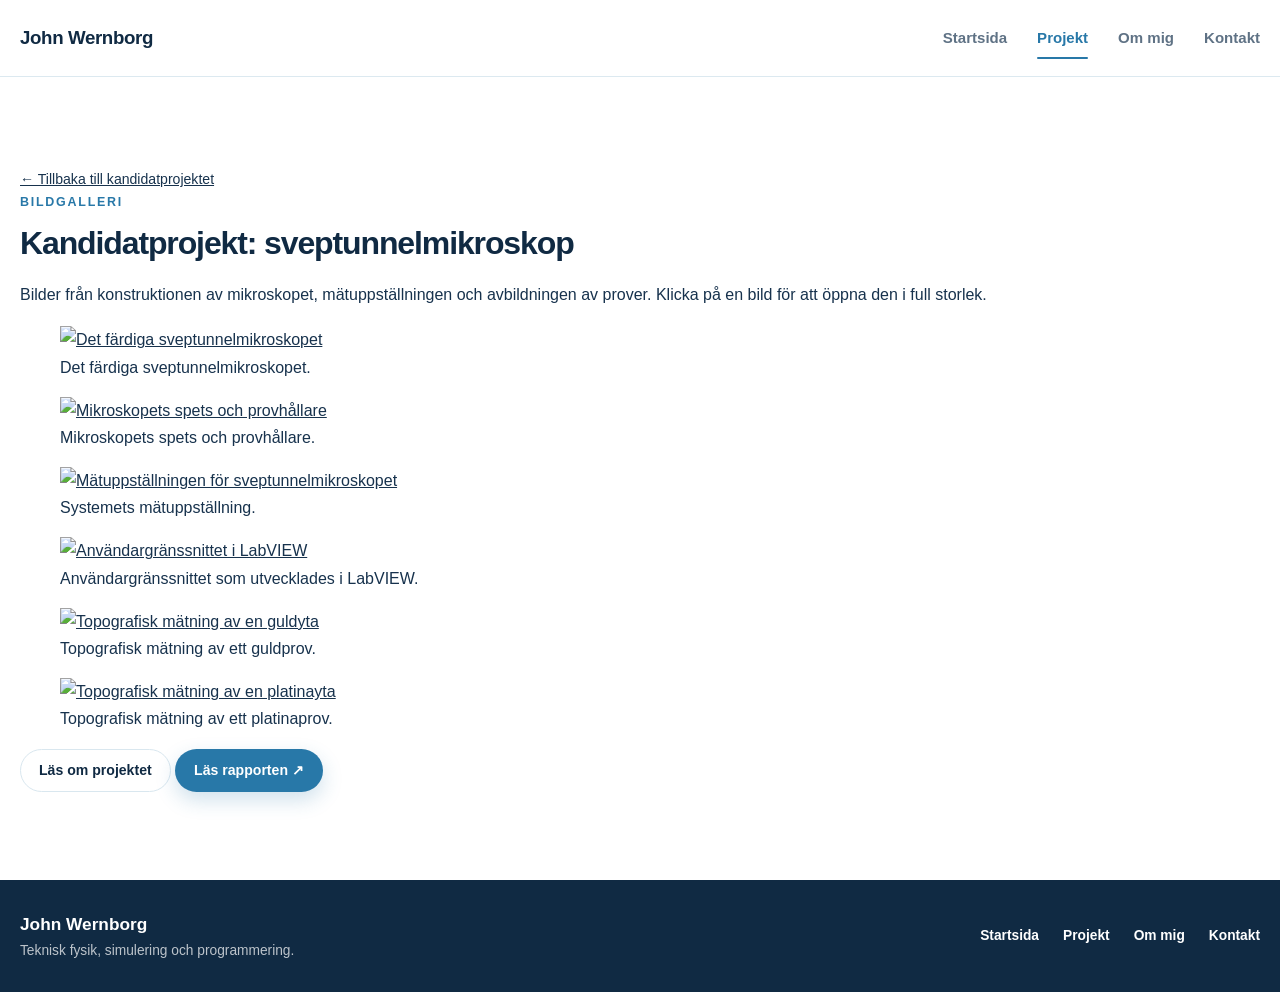
==== bilder-kandidatprojekt.html @ 90bea738 "Add bilder-kandidatprojekt.html for project gallery This HTML file contains a gallery for images rel" ====
<!DOCTYPE html>
<html lang="sv">
<head>
    <meta charset="UTF-8">
    <meta name="viewport" content="width=device-width, initial-scale=1.0">

    <meta
        name="description"
        content="Bilder från konstruktionen och användningen av ett sveptunnelmikroskop."
    >

    <title>Bilder från kandidatprojektet | John Wernborg</title>

    <link rel="stylesheet" href="styles.css?v=7">
</head>

<body>
    <header class="site-header">
        <div class="header-container">
            <a class="site-logo" href="index.html">
                John Wernborg
            </a>

            <nav class="main-navigation" aria-label="Huvudmeny">
                <a href="index.html">Startsida</a>
                <a class="active" href="projekt.html">Projekt</a>
                <a href="om-mig.html">Om mig</a>
                <a href="kontakt.html">Kontakt</a>
            </nav>
        </div>
    </header>

    <main>
        <section class="gallery-page">
            <div class="section-container">
                <a class="back-link" href="projekt.html#kandidatprojekt">
                    ← Tillbaka till kandidatprojektet
                </a>

                <div class="gallery-page-heading">
                    <p class="eyebrow">Bildgalleri</p>

                    <h1>Kandidatprojekt: sveptunnelmikroskop</h1>

                    <p>
                        Bilder från konstruktionen av mikroskopet,
                        mätuppställningen och avbildningen av prover.
                        Klicka på en bild för att öppna den i full storlek.
                    </p>
                </div>

                <div class="candidate-image-gallery">
                    <!-- Bild 1 -->
                    <figure class="candidate-gallery-item">
                        <a
                            href="assets/images/kandidatprojekt/stm-1.jpg"
                            target="_blank"
                            rel="noopener noreferrer"
                        >
                            <img
                                src="assets/images/kandidatprojekt/stm-1.jpg"
                                alt="Det färdiga sveptunnelmikroskopet"
                                loading="lazy"
                            >
                        </a>

                        <figcaption>
                            Det färdiga sveptunnelmikroskopet.
                        </figcaption>
                    </figure>

                    <!-- Bild 2 -->
                    <figure class="candidate-gallery-item">
                        <a
                            href="assets/images/kandidatprojekt/stm-2.jpg"
                            target="_blank"
                            rel="noopener noreferrer"
                        >
                            <img
                                src="assets/images/kandidatprojekt/stm-2.jpg"
                                alt="Mikroskopets spets och provhållare"
                                loading="lazy"
                            >
                        </a>

                        <figcaption>
                            Mikroskopets spets och provhållare.
                        </figcaption>
                    </figure>

                    <!-- Bild 3 -->
                    <figure class="candidate-gallery-item">
                        <a
                            href="assets/images/kandidatprojekt/stm-3.jpg"
                            target="_blank"
                            rel="noopener noreferrer"
                        >
                            <img
                                src="assets/images/kandidatprojekt/stm-3.jpg"
                                alt="Mätuppställningen för sveptunnelmikroskopet"
                                loading="lazy"
                            >
                        </a>

                        <figcaption>
                            Systemets mätuppställning.
                        </figcaption>
                    </figure>

                    <!-- Bild 4 -->
                    <figure class="candidate-gallery-item">
                        <a
                            href="assets/images/kandidatprojekt/stm-4.jpg"
                            target="_blank"
                            rel="noopener noreferrer"
                        >
                            <img
                                src="assets/images/kandidatprojekt/stm-4.jpg"
                                alt="Användargränssnittet i LabVIEW"
                                loading="lazy"
                            >
                        </a>

                        <figcaption>
                            Användargränssnittet som utvecklades i LabVIEW.
                        </figcaption>
                    </figure>

                    <!-- Bild 5 -->
                    <figure class="candidate-gallery-item">
                        <a
                            href="assets/images/kandidatprojekt/stm-5.jpg"
                            target="_blank"
                            rel="noopener noreferrer"
                        >
                            <img
                                src="assets/images/kandidatprojekt/stm-5.jpg"
                                alt="Topografisk mätning av en guldyta"
                                loading="lazy"
                            >
                        </a>

                        <figcaption>
                            Topografisk mätning av ett guldprov.
                        </figcaption>
                    </figure>

                    <!-- Bild 6 -->
                    <figure class="candidate-gallery-item">
                        <a
                            href="assets/images/kandidatprojekt/stm-6.jpg"
                            target="_blank"
                            rel="noopener noreferrer"
                        >
                            <img
                                src="assets/images/kandidatprojekt/stm-6.jpg"
                                alt="Topografisk mätning av en platinayta"
                                loading="lazy"
                            >
                        </a>

                        <figcaption>
                            Topografisk mätning av ett platinaprov.
                        </figcaption>
                    </figure>
                </div>

                <div class="gallery-page-buttons">
                    <a
                        class="button secondary-button"
                        href="projekt.html#kandidatprojekt"
                    >
                        Läs om projektet
                    </a>

                    <a
                        class="button primary-button"
                        href="DIN-LANK-TILL-KANDIDATRAPPORTEN"
                        target="_blank"
                        rel="noopener noreferrer"
                    >
                        Läs rapporten ↗
                    </a>
                </div>
            </div>
        </section>
    </main>

    <footer class="site-footer">
        <div class="section-container footer-content">
            <div>
                <p class="footer-name">John Wernborg</p>
                <p>Teknisk fysik, simulering och programmering.</p>
            </div>

            <div class="footer-links">
                <a href="index.html">Startsida</a>
                <a href="projekt.html">Projekt</a>
                <a href="om-mig.html">Om mig</a>
                <a href="kontakt.html">Kontakt</a>
            </div>
        </div>
    </footer>
</body>
</html>
---- styles.css ----
/* =========================
   Färger och grundinställningar
   ========================= */

:root {
    --navy: #102a43;
    --navy-light: #174a70;
    --blue: #2878a8;
    --blue-hover: #1d638e;
    --sky: #dff2fb;
    --sky-light: #f3faff;
    --surface: #ffffff;
    --text: #17324d;
    --muted: #5f7285;
    --border: #d9e7ef;
    --shadow: 0 14px 36px rgba(16, 42, 67, 0.11);
    --shadow-hover: 0 20px 46px rgba(16, 42, 67, 0.17);
    --radius-large: 24px;
    --radius-medium: 16px;
    --radius-small: 10px;

    /* Tidigare 1180px */
    --max-width: 1380px;
}

/* =========================
   Återställning
   ========================= */

* {
    box-sizing: border-box;
}

html {
    scroll-behavior: smooth;
}

body {
    margin: 0;
    background: var(--surface);
    color: var(--text);
    font-family:
        Inter,
        "Segoe UI",
        Roboto,
        Helvetica,
        Arial,
        sans-serif;
    font-size: 16px;
    line-height: 1.7;
}

img {
    display: block;
    max-width: 100%;
}

a {
    color: inherit;
}

button,
input,
textarea {
    font: inherit;
}

/* Gör att ankarlänkar inte hamnar under sidhuvudet. */
[id] {
    scroll-margin-top: 110px;
}

/* =========================
   Gemensamma behållare
   ========================= */

.section-container,
.header-container {
    width: min(calc(100% - 40px), var(--max-width));
    margin-inline: auto;
}

.narrow-container {
    width: min(calc(100% - 40px), 820px);
    margin-inline: auto;
}

section {
    padding-block: 88px;
}

/* =========================
   Typografi
   ========================= */

h1,
h2,
h3 {
    margin-top: 0;
    color: var(--navy);
    font-weight: 750;
    line-height: 1.18;
}

h1 {
    margin-bottom: 18px;
    font-size: clamp(1.75rem, 2.5vw, 2.35rem);
    letter-spacing: -0.035em;
}

h2 {
    margin-bottom: 14px;
    font-size: clamp(1.4rem, 2vw, 1.85rem);
    letter-spacing: -0.02em;
}

h3 {
    margin-bottom: 10px;
    font-size: 1.1rem;
}

p {
    margin-top: 0;
    margin-bottom: 18px;
}

.eyebrow {
    margin-bottom: 12px;
    color: var(--blue);
    font-size: 0.78rem;
    font-weight: 800;
    letter-spacing: 0.14em;
    text-transform: uppercase;
}

.intro-lead,
.page-introduction {
    color: var(--navy);
    font-size: clamp(1rem, 1.4vw, 1.15rem);
    line-height: 1.6;
}

.section-heading {
    max-width: 760px;
    margin-bottom: 44px;
}

.section-heading > p:last-child {
    color: var(--muted);
}

.heading-row {
    display: flex;
    max-width: none;
    align-items: end;
    justify-content: space-between;
    gap: 30px;
}

/* =========================
   Sidhuvud
   ========================= */

.site-header {
    position: sticky;
    z-index: 1000;
    top: 0;
    border-bottom: 1px solid rgba(217, 231, 239, 0.9);
    background: rgba(255, 255, 255, 0.94);
    backdrop-filter: blur(14px);
}

.header-container {
    display: flex;
    min-height: 76px;
    align-items: center;
    justify-content: space-between;
    gap: 30px;
}

.site-logo {
    color: var(--navy);
    font-size: 1.17rem;
    font-weight: 800;
    letter-spacing: -0.02em;
    text-decoration: none;
}

.main-navigation {
    display: flex;
    align-items: center;
    gap: 30px;
}

.main-navigation a {
    position: relative;
    padding-block: 25px;
    color: var(--muted);
    font-size: 0.94rem;
    font-weight: 650;
    text-decoration: none;
    transition:
        color 160ms ease,
        transform 160ms ease;
}

.main-navigation a:hover,
.main-navigation a.active {
    color: var(--blue);
}

.main-navigation a::after {
    position: absolute;
    right: 0;
    bottom: 17px;
    left: 0;
    height: 2px;
    border-radius: 999px;
    background: var(--blue);
    content: "";
    opacity: 0;
    transform: scaleX(0.4);
    transition:
        opacity 160ms ease,
        transform 160ms ease;
}

.main-navigation a:hover::after,
.main-navigation a.active::after {
    opacity: 1;
    transform: scaleX(1);
}

/* =========================
   Knappar och länkar
   ========================= */

.button-row {
    display: flex;
    flex-wrap: wrap;
    gap: 12px;
    margin-top: 30px;
}

.button {
    display: inline-flex;
    min-height: 48px;
    align-items: center;
    justify-content: center;
    padding: 12px 21px;
    border: 1px solid transparent;
    border-radius: 999px;
    font-size: 0.94rem;
    font-weight: 750;
    line-height: 1.2;
    text-align: center;
    text-decoration: none;
    transition:
        background-color 160ms ease,
        border-color 160ms ease,
        color 160ms ease,
        transform 160ms ease,
        box-shadow 160ms ease;
}

.button:hover {
    transform: translateY(-2px);
}

.primary-button {
    background: var(--blue);
    color: #ffffff;
    box-shadow: 0 8px 20px rgba(40, 120, 168, 0.22);
}

.primary-button:hover {
    background: var(--blue-hover);
    box-shadow: 0 12px 26px rgba(40, 120, 168, 0.28);
}

.secondary-button {
    border-color: var(--border);
    background: var(--surface);
    color: var(--navy);
}

.secondary-button:hover {
    border-color: var(--blue);
    color: var(--blue);
}

.light-button {
    background: #ffffff;
    color: var(--navy);
}

.light-button:hover {
    background: var(--sky-light);
}

.full-width-button {
    width: 100%;
    margin-top: 10px;
}

.text-link {
    flex-shrink: 0;
    padding-bottom: 6px;
    color: var(--blue);
    font-weight: 750;
    text-decoration: none;
}

.text-link:hover {
    color: var(--blue-hover);
}

/* =========================
   Startsida: presentation
   ========================= */

.intro-section {
    overflow: hidden;
    padding-block: 64px;
    background:
        radial-gradient(
            circle at 10% 30%,
            rgba(40, 120, 168, 0.13),
            transparent 28%
        ),
        linear-gradient(145deg, var(--sky-light), #ffffff 68%);
}

.intro-layout {
    display: grid;

    /* Mindre bildkolumn och större textkolumn */
    grid-template-columns: 300px minmax(0, 1fr);

    min-height: 430px;
    align-items: center;
    gap: clamp(50px, 7vw, 110px);
}

.portrait-wrapper {
    position: relative;
    width: 100%;
    max-width: 280px;

    /* Placerar bilden längst till vänster i sin kolumn */
    justify-self: start;
}

.portrait-wrapper::before {
    position: absolute;
    z-index: 0;
    top: 24px;
    right: -20px;
    bottom: -20px;
    left: 25px;
    border-radius: var(--radius-large);
    background: var(--blue);
    content: "";
}

.portrait-wrapper::after {
    display: none;
}

.portrait {
    position: relative;
    z-index: 1;
    width: 100%;
    aspect-ratio: 4 / 5;
    border-radius: var(--radius-large);
    box-shadow: var(--shadow);
    object-fit: cover;
    object-position: 50% 20%;

    /* Gör bilden svartvit */
    filter: grayscale(100%);
}

.intro-content {
    width: 100%;
    max-width: 780px;
}

.intro-heading {
    margin-bottom: 18px;
    color: var(--navy);
    font-size: clamp(1.65rem, 3vw, 2.35rem);
    font-weight: 800;
    line-height: 1.2;
    letter-spacing: -0.025em;
}

.intro-lead {
    max-width: 760px;
    margin-bottom: 24px;
    color: var(--navy);
    font-size: clamp(1.15rem, 2vw, 1.45rem);
    font-weight: 400;
    line-height: 1.65;
}

/* =========================
   Kompakta kompetensområden
   ========================= */

.skills-section {
    padding-block: 45px;
    background: var(--surface);
}

.compact-section-heading {
    display: flex;
    margin-bottom: 22px;
    align-items: end;
    justify-content: space-between;
    gap: 30px;
}

.compact-section-heading h2 {
    margin-bottom: 0;
    font-size: clamp(1.7rem, 3vw, 2.35rem);
}

.compact-section-heading > p {
    max-width: 340px;
    margin-bottom: 3px;
    color: var(--muted);
    font-size: 0.9rem;
    text-align: right;
}

.compact-skills-grid {
    display: grid;
    grid-template-columns: repeat(4, minmax(0, 1fr));
    align-items: start;
    gap: 12px;
}

.compact-skill-card {
    overflow: hidden;
    border: 1px solid var(--border);
    border-radius: 12px;
    background: var(--surface);
    transition:
        border-color 160ms ease,
        box-shadow 160ms ease,
        transform 160ms ease;
}

.compact-skill-card:hover {
    border-color: rgba(40, 120, 168, 0.5);
    box-shadow: 0 8px 22px rgba(16, 42, 67, 0.09);
    transform: translateY(-2px);
}

.compact-skill-card[open] {
    border-color: rgba(40, 120, 168, 0.55);
    box-shadow: 0 8px 22px rgba(16, 42, 67, 0.1);
}

/* Tar bort webbläsarens vanliga pil */
.compact-skill-card summary {
    display: flex;
    min-height: 76px;
    align-items: center;
    justify-content: space-between;
    gap: 12px;
    padding: 14px 16px;
    cursor: pointer;
    list-style: none;
}

.compact-skill-card summary::-webkit-details-marker {
    display: none;
}

.compact-skill-card summary::marker {
    display: none;
    content: "";
}

.compact-skill-card summary > span:first-child {
    display: grid;
    gap: 2px;
}

.compact-skill-card summary strong {
    color: var(--navy);
    font-size: 0.98rem;
    line-height: 1.25;
}

.compact-skill-card summary small {
    color: var(--muted);
    font-size: 0.75rem;
    line-height: 1.35;
}

.expand-icon {
    display: flex;
    width: 25px;
    height: 25px;
    flex-shrink: 0;
    align-items: center;
    justify-content: center;
    border-radius: 50%;
    background: var(--sky);
    color: var(--blue);
    font-size: 1.15rem;
    font-weight: 500;
    line-height: 1;
    transition:
        background-color 160ms ease,
        color 160ms ease,
        transform 160ms ease;
}

.compact-skill-card[open] .expand-icon {
    background: var(--blue);
    color: #ffffff;
    transform: rotate(45deg);
}

.compact-course-list {
    padding: 4px 16px 15px;
    border-top: 1px solid var(--border);
}

.compact-course-list p {
    margin: 0;
    padding-block: 7px;
    border-bottom: 1px solid rgba(217, 231, 239, 0.75);
    color: var(--muted);
    font-size: 0.76rem;
    line-height: 1.4;
}

.compact-course-list p:last-child {
    padding-bottom: 0;
    border-bottom: 0;
}

.status {
    display: inline-block;
    margin-left: 4px;
    padding: 1px 5px;
    border-radius: 999px;
    font-size: 0.56rem;
    font-weight: 800;
    line-height: 1.5;
    text-transform: uppercase;
}

.status.ongoing {
    background: var(--sky);
    color: var(--blue-hover);
}
/* =========================
   Projektrutor
   ========================= */

.projects-section {
    padding-top: 52px;
    padding-bottom: 68px;
    background: var(--sky-light);
}

.projects-section .section-heading {
    margin-bottom: 30px;
}

.project-grid {
    display: grid;
    grid-template-columns: repeat(2, minmax(0, 1fr));
    gap: 26px;
}

.project-card {
    overflow: hidden;
    border: 1px solid var(--border);
    border-radius: var(--radius-large);
    background: var(--surface);
    box-shadow: 0 8px 26px rgba(16, 42, 67, 0.07);
    transition:
        box-shadow 180ms ease,
        transform 180ms ease;
}

.project-card:hover {
    box-shadow: var(--shadow-hover);
    transform: translateY(-5px);
}


/* Two images inside one project card */

.project-gallery {
    display: grid;
    width: 100%;
    height: 220px;
    grid-template-columns: repeat(2, minmax(0, 1fr));
    align-items: center;
    justify-items: center;
    gap: 8px;
    padding: 8px;
    overflow: hidden;
    background: var(--sky-light);
}

.project-gallery img {
    display: block;
    width: 100%;
    height: 100%;
    min-width: 0;
    max-width: 100%;
    max-height: 100%;
    margin: auto;
    padding: 4px;
    border: 1px solid var(--border);
    border-radius: 8px;
    background: #ffffff;
    object-fit: contain;
    object-position: 50% 50%;
}

.project-card:hover .project-gallery img {
    transform: none;
}


/* Single image inside a project card */

.project-image {
    width: 100%;
    height: 220px;
    background: var(--sky);
    object-fit: contain;
    object-position: center;
    transition: transform 350ms ease;
}

/* =========================
   Innehåll i projektkort
   ========================= */

.project-content {
    display: flex;
    flex: 1;
    flex-direction: column;
    padding: 21px;
}

/* Den lilla kategoritexten, exempelvis "Fysik och simulering" */

.project-category {
    display: inline-flex;
    width: fit-content;
    margin-bottom: 11px;
    padding: 5px 10px;
    border: 1px solid rgba(40, 120, 168, 0.2);
    border-radius: 999px;
    background: var(--sky);
    color: var(--blue-hover);
    font-size: 0.67rem;
    font-weight: 800;
    line-height: 1.2;
    letter-spacing: 0.08em;
    text-transform: uppercase;
}

/* Projektets rubrik */

.project-content h3 {
    margin-bottom: 10px;
    color: var(--navy);
    font-size: 1.2rem;
}

/* Projektets beskrivning */

.project-content > p:not(.project-category) {
    margin-bottom: 14px;
    color: var(--muted);
    font-size: 0.9rem;
    line-height: 1.55;
}

/* Tekniketiketter */

.tag-list {
    display: flex;
    flex-wrap: wrap;
    gap: 6px;
    margin-block: 15px;
}

.tag-list span {
    padding: 4px 9px;
    border-radius: 999px;
    background: var(--sky-light);
    color: var(--blue-hover);
    font-size: 0.7rem;
    font-weight: 750;
}

/* Länkar längst ned i projektkortet */

.project-links {
    display: flex;
    flex-wrap: wrap;
    gap: 9px;
    margin-top: auto;
    padding-top: 16px;
    border-top: 1px solid var(--border);
}

/* Knappar i projektkorten */

.project-links a,
.project-links a:visited {
    display: inline-flex;
    min-height: 38px;
    align-items: center;
    justify-content: center;
    padding: 8px 15px;
    border: 1px solid var(--border);
    border-radius: 999px;
    background: #ffffff;
    color: var(--navy);
    font-size: 0.78rem;
    font-weight: 750;
    line-height: 1.2;
    text-align: center;
    text-decoration: none;
    transition:
        background-color 160ms ease,
        border-color 160ms ease,
        color 160ms ease,
        transform 160ms ease,
        box-shadow 160ms ease;
}

/* Första länken i varje projektkort blir blå */

.project-links a:first-child,
.project-links a:first-child:visited {
    border-color: var(--blue);
    background: var(--blue);
    color: #ffffff;
    box-shadow: 0 6px 15px rgba(40, 120, 168, 0.2);
}

/* Hover för alla knappar */

.project-links a:hover,
.project-links a:focus-visible {
    border-color: var(--blue);
    color: var(--blue);
    text-decoration: none;
    transform: translateY(-2px);
}

/* Hover för den blå knappen */

.project-links a:first-child:hover,
.project-links a:first-child:focus-visible {
    border-color: var(--blue-hover);
    background: var(--blue-hover);
    color: #ffffff;
    box-shadow: 0 9px 20px rgba(40, 120, 168, 0.26);
}



/* =========================
   Sidornas introduktion
   ========================= */

.page-hero {
    padding-block: 105px;
    background:
        radial-gradient(
            circle at 82% 16%,
            rgba(40, 120, 168, 0.17),
            transparent 26%
        ),
        linear-gradient(145deg, var(--sky-light), #ffffff);
    text-align: center;
}

.page-hero h1 {
    margin-bottom: 22px;
}

.page-hero .page-introduction {
    max-width: 760px;
    margin-inline: auto;
    color: var(--muted);
}

/* =========================
   Projektsida
   ========================= */

.project-details-section {
    background: var(--surface);
}

.project-detail-list {
    display: grid;
    gap: 100px;
}

.project-detail {
    display: grid;
    grid-template-columns: minmax(0, 1fr) minmax(0, 1fr);
    align-items: center;
    gap: clamp(40px, 7vw, 90px);
}

.project-detail.reverse .project-detail-image {
    order: 2;
}

.project-detail-image img {
    width: 100%;
    min-height: 420px;
    border-radius: var(--radius-large);
    box-shadow: var(--shadow);
    object-fit: cover;
}

.project-detail-content > p:not(.project-category, .small-note) {
    color: var(--muted);
}

.project-detail-content h3 {
    margin-top: 28px;
    font-size: 1.05rem;
}

.small-note {
    margin-top: 20px;
    color: var(--muted);
    font-size: 0.88rem;
    font-style: italic;
}

.cta-section {
    padding-top: 0;
    background: var(--surface);
}

.cta-content {
    margin-top: 0;
}

/* =========================
   Om mig
   ========================= */

.about-section {
    background: var(--surface);
}

.about-layout {
    display: grid;
    grid-template-columns: minmax(260px, 0.72fr) minmax(0, 1.28fr);
    align-items: start;
    gap: clamp(45px, 8vw, 100px);
}

.about-image-column {
    position: sticky;
    top: 112px;
}

.about-portrait {
    width: 100%;
    aspect-ratio: 4 / 5;
    border-radius: var(--radius-large);
    box-shadow: var(--shadow);
    object-fit: cover;
    object-position: center top;
}

.quick-facts {
    margin-top: 24px;
    padding: 26px;
    border: 1px solid var(--border);
    border-radius: var(--radius-medium);
    background: var(--sky-light);
}

.quick-facts h2 {
    font-size: 1.25rem;
}

.quick-facts dl {
    display: grid;
    margin: 0;
    gap: 18px;
}

.quick-facts dl > div {
    padding-bottom: 16px;
    border-bottom: 1px solid var(--border);
}

.quick-facts dl > div:last-child {
    padding-bottom: 0;
    border-bottom: 0;
}

.quick-facts dt {
    color: var(--blue);
    font-size: 0.75rem;
    font-weight: 800;
    letter-spacing: 0.08em;
    text-transform: uppercase;
}

.quick-facts dd {
    margin: 4px 0 0;
    color: var(--text);
}

.about-content {
    max-width: 720px;
}

.about-content h2:not(:first-of-type) {
    margin-top: 54px;
}

.about-content p {
    color: var(--muted);
}

/* =========================
   Kontakt
   ========================= */

.contact-section {
    display: flex;
    min-height: calc(100vh - 76px - 190px);
    align-items: center;
    background:
        radial-gradient(
            circle at 10% 80%,
            rgba(40, 120, 168, 0.14),
            transparent 28%
        ),
        var(--sky-light);
}

.contact-layout {
    display: grid;
    grid-template-columns: minmax(0, 1.15fr) minmax(320px, 0.85fr);
    align-items: center;
    gap: clamp(50px, 9vw, 110px);
}

.contact-introduction {
    max-width: 690px;
}

.contact-introduction > p:not(.eyebrow, .page-introduction) {
    color: var(--muted);
}

.contact-card {
    padding: clamp(28px, 5vw, 44px);
    border: 1px solid var(--border);
    border-radius: var(--radius-large);
    background: var(--surface);
    box-shadow: var(--shadow);
}

.contact-item {
    margin-bottom: 22px;
    padding-bottom: 22px;
    border-bottom: 1px solid var(--border);
}

.contact-item p {
    margin-bottom: 0;
}

.contact-item a {
    color: var(--blue);
    font-weight: 700;
    overflow-wrap: anywhere;
    text-decoration: none;
}

.contact-item a:hover {
    color: var(--blue-hover);
    text-decoration: underline;
}

.contact-label {
    margin-bottom: 5px !important;
    color: var(--muted);
    font-size: 0.76rem;
    font-weight: 800;
    letter-spacing: 0.1em;
    text-transform: uppercase;
}

/* =========================
   Sidfot
   ========================= */

.site-footer {
    padding-block: 42px;
    background: var(--navy);
    color: rgba(255, 255, 255, 0.72);
}

.footer-content {
    display: flex;
    align-items: center;
    justify-content: space-between;
    gap: 30px;
}

.footer-content p {
    margin-bottom: 0;
}

.footer-name {
    color: #ffffff;
    font-size: 1.08rem;
    font-weight: 800;
}

.footer-links {
    display: flex;
    flex-wrap: wrap;
    gap: 24px;
}

.footer-links a {
    color: #ffffff;
    font-weight: 650;
    text-decoration: none;
}

.footer-links a:hover {
    color: #9edcf5;
}

/* =========================
   Gemensam kompakt layout
   ========================= */

/*
   Porträttsektionen och kompetenssektionen ändras inte.
   Följande regler gör resten av webbplatsen lika kompakt.
*/

/* Gemensamma rubrikstorlekar */

.section-heading {
    margin-bottom: 28px;
}

.section-heading h2 {
    margin-bottom: 12px;
    font-size: clamp(1.7rem, 3vw, 2.35rem);
}

.section-heading > p:last-child {
    max-width: 760px;
    margin-bottom: 0;
    color: var(--muted);
}

/* =========================
   Projekt på startsidan
   ========================= */

.projects-section {
    padding-top: 48px;
    padding-bottom: 55px;
    background: var(--sky-light);
}

.project-grid {
    gap: 18px;
}

.project-card {
    border-radius: 16px;
}

.project-image {
    height: 220px;
}

.project-content {
    padding: 21px;
}

.project-content h3 {
    margin-bottom: 10px;
    font-size: 1.2rem;
}

.project-content > p:not(.project-category) {
    margin-bottom: 14px;
    font-size: 0.9rem;
    line-height: 1.55;
}

.project-category {
    margin-bottom: 6px;
    font-size: 0.7rem;
}

.tag-list {
    gap: 6px;
    margin-block: 15px;
}

.tag-list span {
    padding: 4px 9px;
    font-size: 0.7rem;
}

.project-links {
    gap: 10px 18px;
    padding-top: 14px;
}

.project-links a {
    font-size: 0.84rem;
}

/* Rapportfältet under projekten */

.reports-banner {
    margin-top: 34px;
    padding: 28px 32px;
    border-radius: 16px;
}

.reports-banner h2 {
    margin-bottom: 7px;
    font-size: clamp(1.55rem, 3vw, 2.1rem);
}

.reports-banner p {
    font-size: 0.9rem;
}

/* =========================
   Introduktion på undersidor
   ========================= */

.page-hero {
    padding-block: 55px;
}

.page-hero h1 {
    margin-bottom: 16px;
    font-size: clamp(2rem, 4vw, 3.25rem);
}

.page-hero .page-introduction {
    font-size: clamp(1.05rem, 1.8vw, 1.22rem);
    line-height: 1.6;
}

/* =========================
   Projektsidan
   ========================= */

.project-details-section {
    padding-block: 55px;
}

.project-detail-list {
    gap: 65px;
}

.project-detail {
    gap: clamp(35px, 5vw, 65px);
}

.project-detail-image img {
    min-height: 320px;
    max-height: 410px;
    border-radius: 16px;
}

.project-detail-content h2 {
    margin-bottom: 14px;
    font-size: clamp(1.55rem, 2.8vw, 2.2rem);
}

.project-detail-content > p:not(.project-category, .small-note) {
    margin-bottom: 13px;
    font-size: 0.92rem;
    line-height: 1.6;
}

.project-detail-content h3 {
    margin-top: 20px;
    margin-bottom: 8px;
    font-size: 1rem;
}

.project-detail-content .button-row {
    margin-top: 20px;
}

/* Fältet längst ned på projektsidan */

.cta-section {
    padding-top: 0;
    padding-bottom: 55px;
}

.cta-content {
    padding: 28px 32px;
    border-radius: 16px;
}

.cta-content h2 {
    margin-bottom: 7px;
    font-size: clamp(1.55rem, 3vw, 2.1rem);
}

/* =========================
   Om mig-sidan
   ========================= */

.about-section {
    padding-block: 55px;
}

.about-layout {
    gap: clamp(40px, 6vw, 75px);
}

.about-portrait {
    max-height: 480px;
    border-radius: 16px;
}

.quick-facts {
    margin-top: 18px;
    padding: 21px;
}

.quick-facts h2 {
    margin-bottom: 15px;
    font-size: 1.15rem;
}

.quick-facts dl {
    gap: 13px;
}

.quick-facts dl > div {
    padding-bottom: 11px;
}

.quick-facts dd {
    font-size: 0.9rem;
}

.about-content h2 {
    margin-bottom: 13px;
    font-size: clamp(1.5rem, 2.7vw, 2.15rem);
}

.about-content h2:not(:first-of-type) {
    margin-top: 34px;
}

.about-content p {
    margin-bottom: 14px;
    font-size: 0.94rem;
    line-height: 1.65;
}

/* =========================
   Kontaktsidan
   ========================= */

.contact-section {
    min-height: calc(100vh - 76px - 150px);
    padding-block: 55px;
}

.contact-layout {
    gap: clamp(40px, 6vw, 75px);
}

.contact-introduction h1 {
    margin-bottom: 17px;
    font-size: clamp(2rem, 4vw, 3.25rem);
}

.contact-introduction .page-introduction {
    font-size: clamp(1.05rem, 1.8vw, 1.22rem);
}

.contact-card {
    padding: 28px;
    border-radius: 16px;
}

.contact-item {
    margin-bottom: 15px;
    padding-bottom: 15px;
}

/* =========================
   Separata projektsidor
   ========================= */

.project-page-hero {
    padding-block: 55px;
}

.project-page-heading {
    gap: clamp(35px, 5vw, 65px);
}

.project-page-heading h1 {
    margin-top: 10px;
    margin-bottom: 16px;
    font-size: clamp(2rem, 4vw, 3.25rem);
}

.project-page-heading .page-introduction {
    font-size: clamp(1.05rem, 1.8vw, 1.22rem);
}

.project-page-image {
    max-height: 370px;
    border-radius: 16px;
}

.back-link {
    margin-bottom: 17px;
    font-size: 0.88rem;
}

.project-page-content {
    padding-block: 55px;
}

.project-article-layout {
    gap: clamp(40px, 6vw, 75px);
}

.project-article h2 {
    margin-bottom: 13px;
    font-size: clamp(1.5rem, 2.7vw, 2.1rem);
}

.project-article h2:not(:first-child) {
    margin-top: 34px;
}

.project-article p,
.project-article li {
    font-size: 0.94rem;
    line-height: 1.65;
}

.project-sidebar {
    top: 100px;
    padding: 22px;
    border-radius: 14px;
}

.project-sidebar h2 {
    margin-bottom: 15px;
    font-size: 1.15rem;
}

.project-sidebar dl {
    gap: 12px;
}

.project-sidebar dl > div {
    padding-bottom: 11px;
}

/* =========================
   Knappar
   ========================= */

.button {
    min-height: 43px;
    padding: 10px 18px;
    font-size: 0.88rem;
}

.button-row {
    gap: 10px;
    margin-top: 22px;
}

/* =========================
   Sidfot
   ========================= */

.site-footer {
    padding-block: 30px;
}

.footer-content {
    font-size: 0.86rem;
}

/* =========================
   Kompakt typografi på undersidor
   ========================= */

/* Sidornas stora introduktionsrubriker */

.page-hero h1,
.contact-introduction h1,
.project-page-heading h1 {
    margin-bottom: 12px;
    font-size: clamp(1.7rem, 2.3vw, 2.15rem);
    line-height: 1.22;
}

.page-hero .page-introduction,
.contact-introduction .page-introduction,
.project-page-heading .page-introduction {
    max-width: 760px;
    font-size: clamp(1rem, 1.4vw, 1.15rem);
    line-height: 1.6;
}

/* Vanliga rubriker på undersidor */

.about-content h2,
.project-detail-content h2,
.project-article h2 {
    margin-bottom: 10px;
    font-size: clamp(1.25rem, 1.8vw, 1.6rem);
    line-height: 1.3;
}

.about-content h3,
.project-detail-content h3,
.project-article h3 {
    margin-bottom: 9px;
    font-size: 1.05rem;
}

/* Vanlig brödtext */

.about-content p,
.project-detail-content p,
.project-article p,
.contact-introduction p {
    margin-bottom: 13px;
    font-size: 0.94rem;
    line-height: 1.65;
}

/* Listor på projektsidor */

.project-article li {
    margin-bottom: 6px;
    color: var(--muted);
    font-size: 0.94rem;
    line-height: 1.6;
}

/* Information i sidopaneler */

.quick-facts,
.project-sidebar,
.contact-card {
    font-size: 0.9rem;
}

.quick-facts h2,
.project-sidebar h2 {
    margin-bottom: 14px;
    font-size: 1.15rem;
}

/* Projektrutor på den gemensamma projektsidan */

.project-detail-content h2 {
    font-size: clamp(1.25rem, 1.8vw, 1.6rem);
}

.project-detail-content > p:not(.project-category, .small-note) {
    font-size: 0.92rem;
    line-height: 1.6;
}

/* Mindre rubriker i rapport- och kontaktfält */

.reports-banner h2,
.cta-content h2 {
    font-size: clamp(1.25rem, 1.8vw, 1.6rem);
}

.reports-banner p,
.cta-content p {
    font-size: 0.9rem;
}

/* =========================
   Fokus och tillgänglighet
   ========================= */

a:focus-visible,
button:focus-visible {
    outline: 3px solid rgba(40, 120, 168, 0.45);
    outline-offset: 4px;
    border-radius: 5px;
}

/* =========================
   Surfplattor
   ========================= */

@media (max-width: 900px) {
    section {
        padding-block: 52px;
    }

    .intro-layout,
    .about-layout,
    .contact-layout,
    .project-detail {
        grid-template-columns: 1fr;
    }

    .intro-layout {
        min-height: auto;
    }

    .portrait-wrapper {
        width: min(65%, 300px);
        justify-self: start;
    }

    .intro-content {
        max-width: 760px;
    }

    /* Två kompetensrutor per rad */
    .compact-skills-grid {
        grid-template-columns: repeat(2, minmax(0, 1fr));
    }

    .about-image-column {
        position: static;
        width: min(100%, 500px);
    }

    .project-detail.reverse .project-detail-image {
        order: initial;
    }

    .project-detail-image img {
       min-height: 300px;
   }

   .project-detail-list {
       gap: 55px;
   }
}


/* =========================
   Mobiltelefoner
   ========================= */

@media (max-width: 680px) {
    .section-container,
    .header-container,
    .narrow-container {
        width: min(calc(100% - 28px), var(--max-width));
    }

    section {
        padding-block: 42px;
    }

    /* Sidhuvud */

    .header-container {
        min-height: auto;
        flex-direction: column;
        gap: 8px;
        padding-top: 16px;
    }

    .site-logo {
        font-size: 1.1rem;
    }

    .main-navigation {
        width: 100%;
        justify-content: space-between;
        gap: 8px;
        overflow-x: auto;
    }

    .main-navigation a {
        flex-shrink: 0;
        padding: 11px 4px 18px;
        font-size: 0.82rem;
    }

    .main-navigation a::after {
        bottom: 10px;
    }

    /* Porträtt och kort om mig */

    .intro-section {
        padding-block: 48px;
    }

    .intro-layout {
        grid-template-columns: 1fr;
        gap: 38px;
    }

    .portrait-wrapper {
        width: 65%;
        max-width: 230px;
        justify-self: start;
        transform: none;
    }

    .portrait-wrapper::before {
        right: -14px;
        bottom: -14px;
        left: 18px;
    }

    .intro-content {
        max-width: 100%;
    }

    .intro-heading {
        margin-bottom: 14px;
        font-size: 1.65rem;
    }

    .intro-lead {
        font-size: 1rem;
        line-height: 1.65;
    }

    /* Kompetensområden */

    .skills-section {
        padding-block: 40px;
    }

    .compact-section-heading {
        align-items: flex-start;
        flex-direction: column;
        gap: 6px;
        margin-bottom: 18px;
    }

    .compact-section-heading > p {
        max-width: none;
        margin-bottom: 0;
        text-align: left;
    }

    .compact-skills-grid {
        grid-template-columns: 1fr;
        gap: 9px;
    }

    .compact-skill-card summary {
        min-height: 64px;
        padding: 11px 14px;
    }

    .compact-course-list {
        padding: 3px 14px 13px;
    }

    /* Projektkort */

    .projects-section {
        padding-top: 45px;
        padding-bottom: 50px;
    }

    .project-grid {
        grid-template-columns: 1fr;
    }

   .project-image,
   .project-gallery {
       height: 195px;
   }
   
   .project-image {
       padding: 8px;
   }
   
   .project-gallery {
       gap: 5px;
       padding: 6px;
   }
   
   .project-gallery img {
       height: 100%;
       padding: 3px;
   }

    .project-content {
        padding: 19px;
    }

    /* Undersidor och detaljerade projekt */

    .project-detail-list {
        gap: 48px;
    }

    .project-detail-image img {
        min-height: 230px;
    }

    .page-hero {
        padding-block: 45px;
    }

    .contact-card {
        padding: 21px;
    }

    .reports-banner,
    .cta-content {
        padding: 24px 21px;
    }

    .project-page-hero,
    .project-page-content {
        padding-block: 45px;
    }

    /* Element som ska placeras lodrätt på mobil */

    .heading-row,
    .reports-banner,
    .cta-content,
    .footer-content {
        align-items: flex-start;
        flex-direction: column;
    }

    .project-detail.reverse .project-detail-image {
        order: initial;
    }

    .footer-links {
        gap: 16px;
    }
}
/* =========================
   Minskad rörelse
   ========================= */

@media (prefers-reduced-motion: reduce) {
    html {
        scroll-behavior: auto;
    }

    *,
    *::before,
    *::after {
        transition-duration: 0.01ms !important;
    }
}
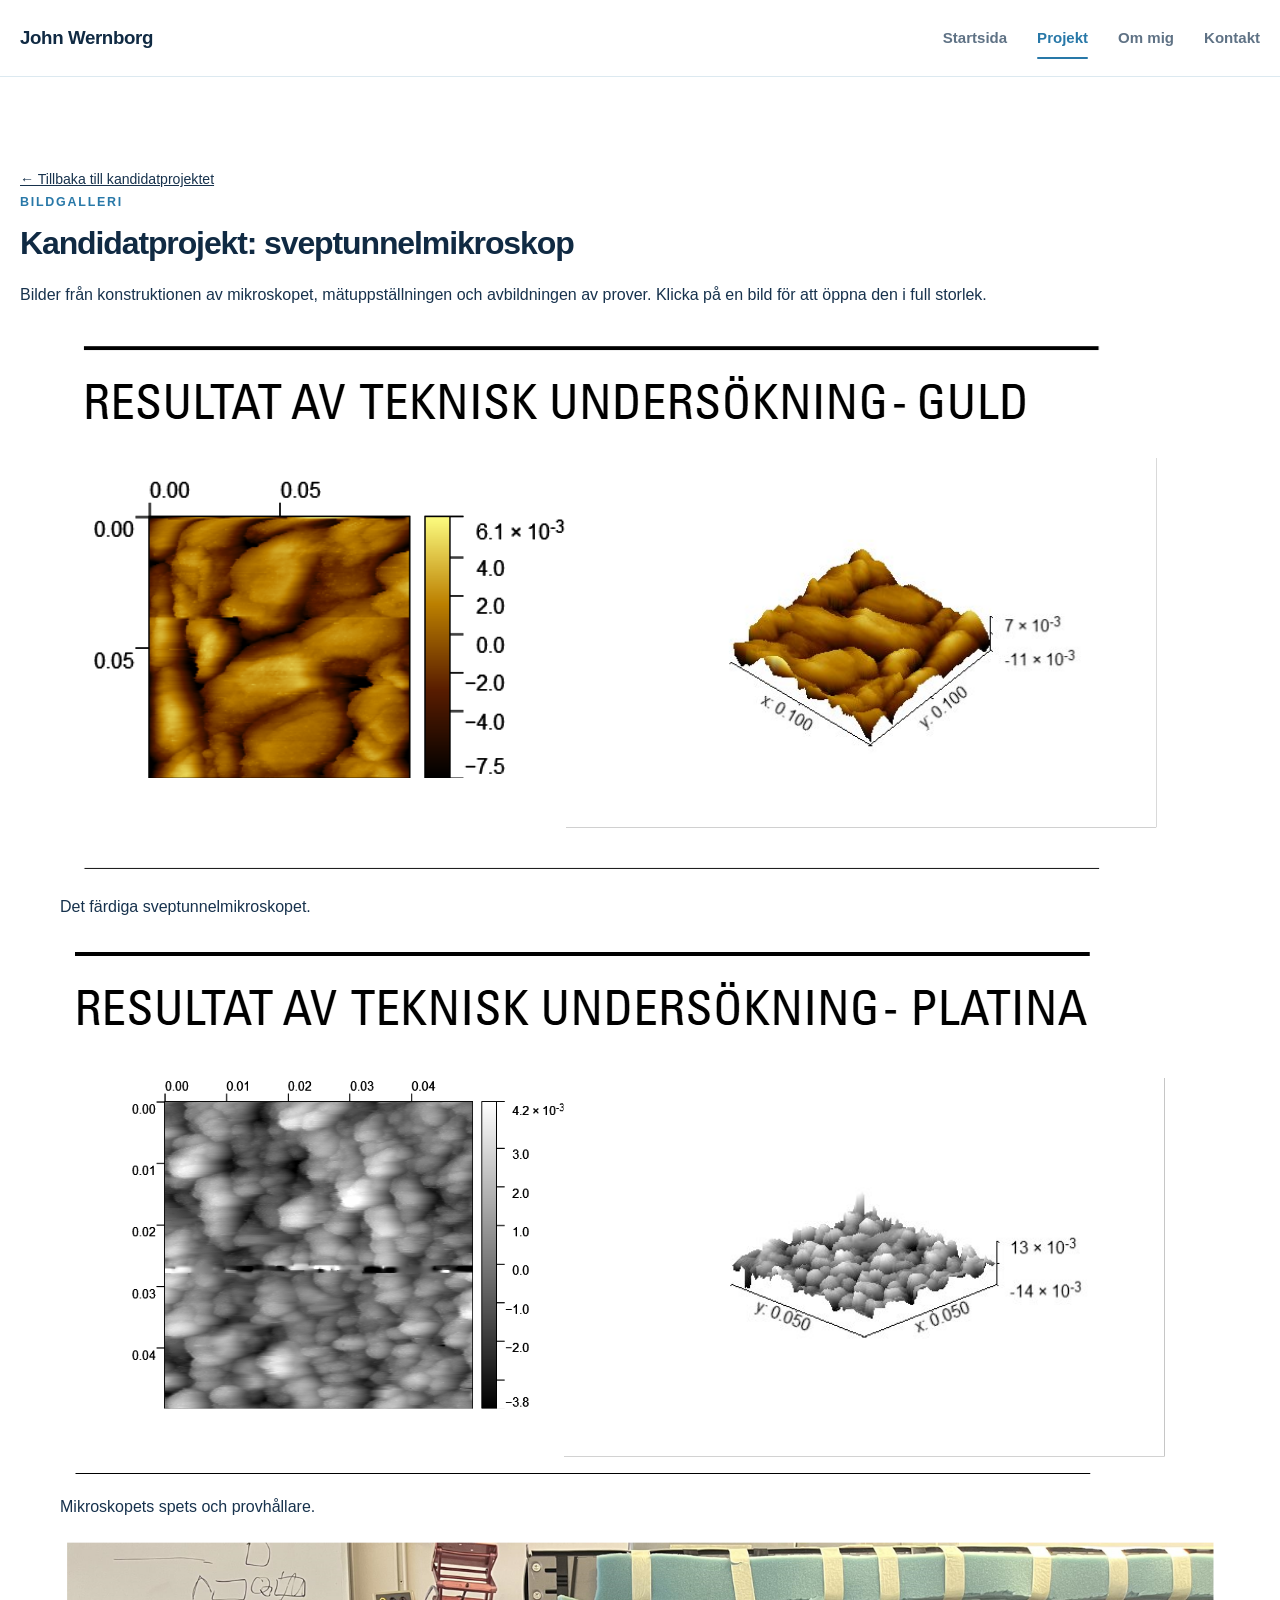
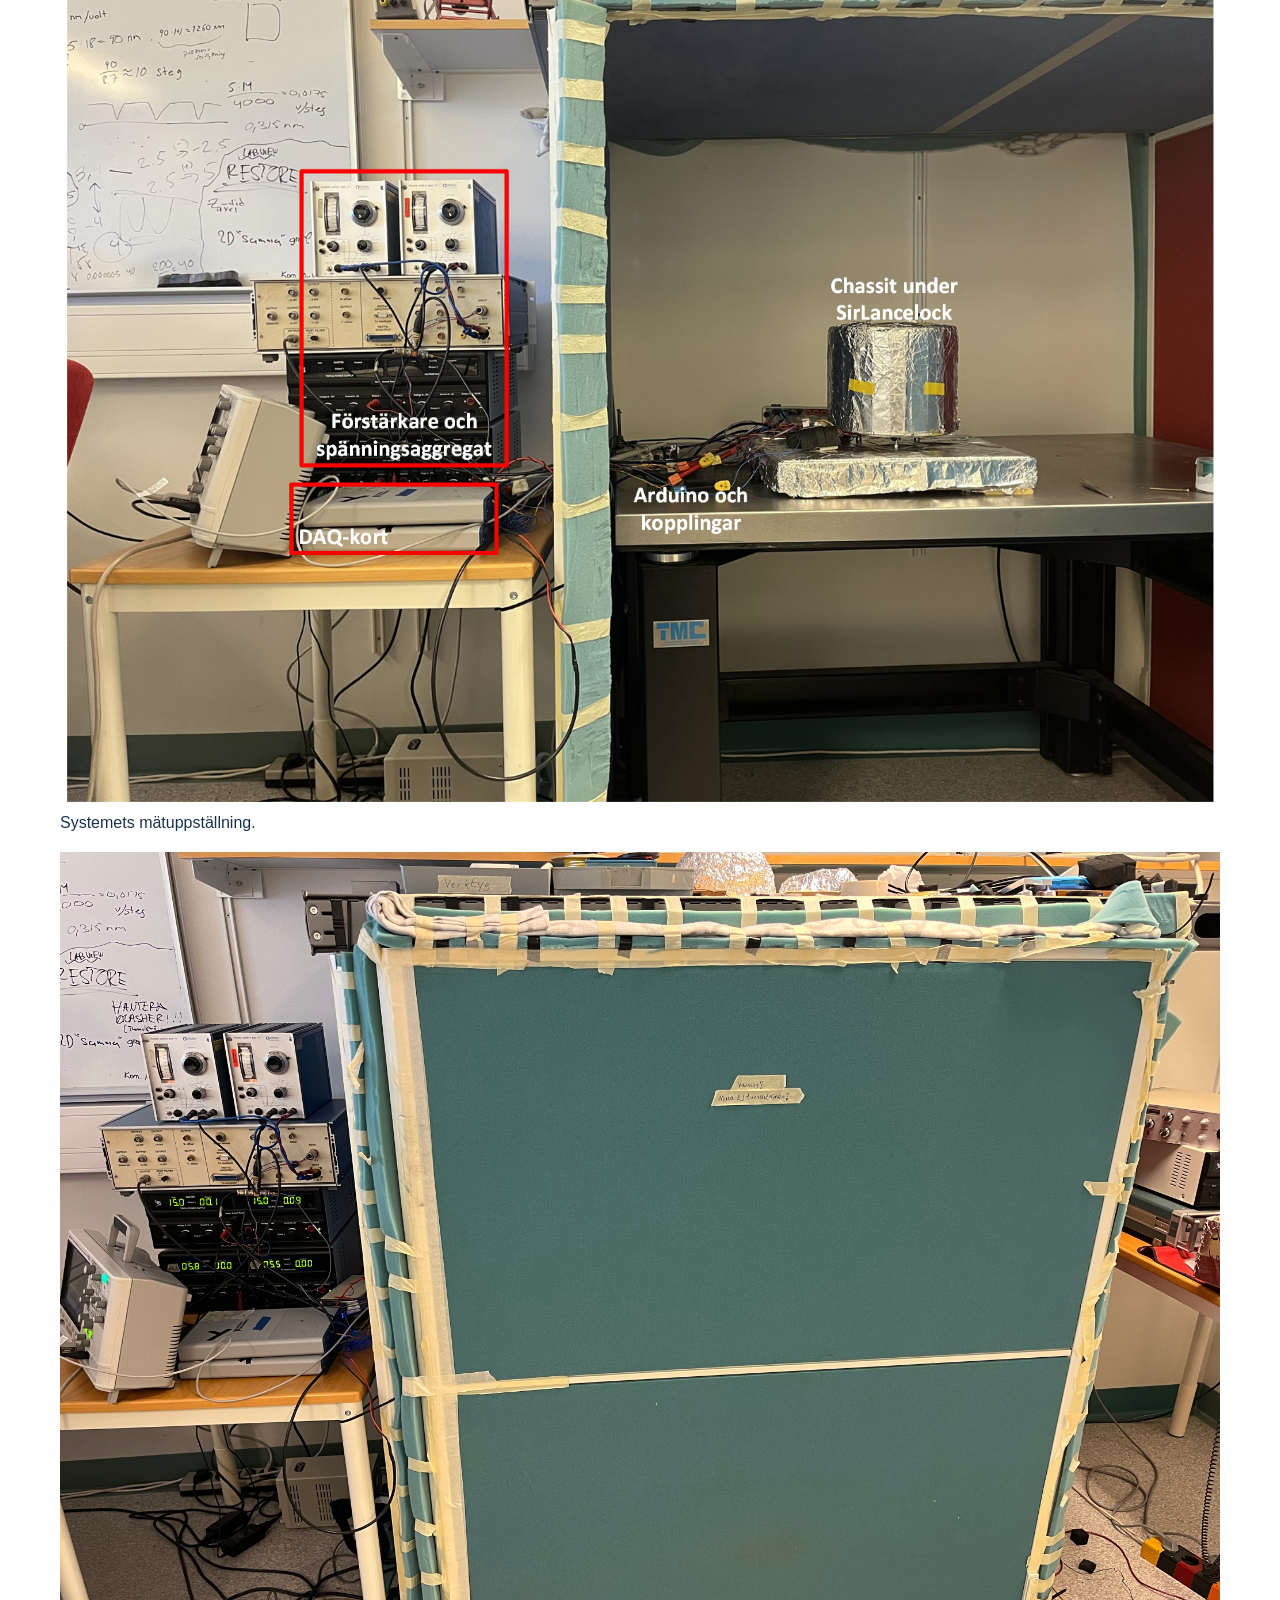
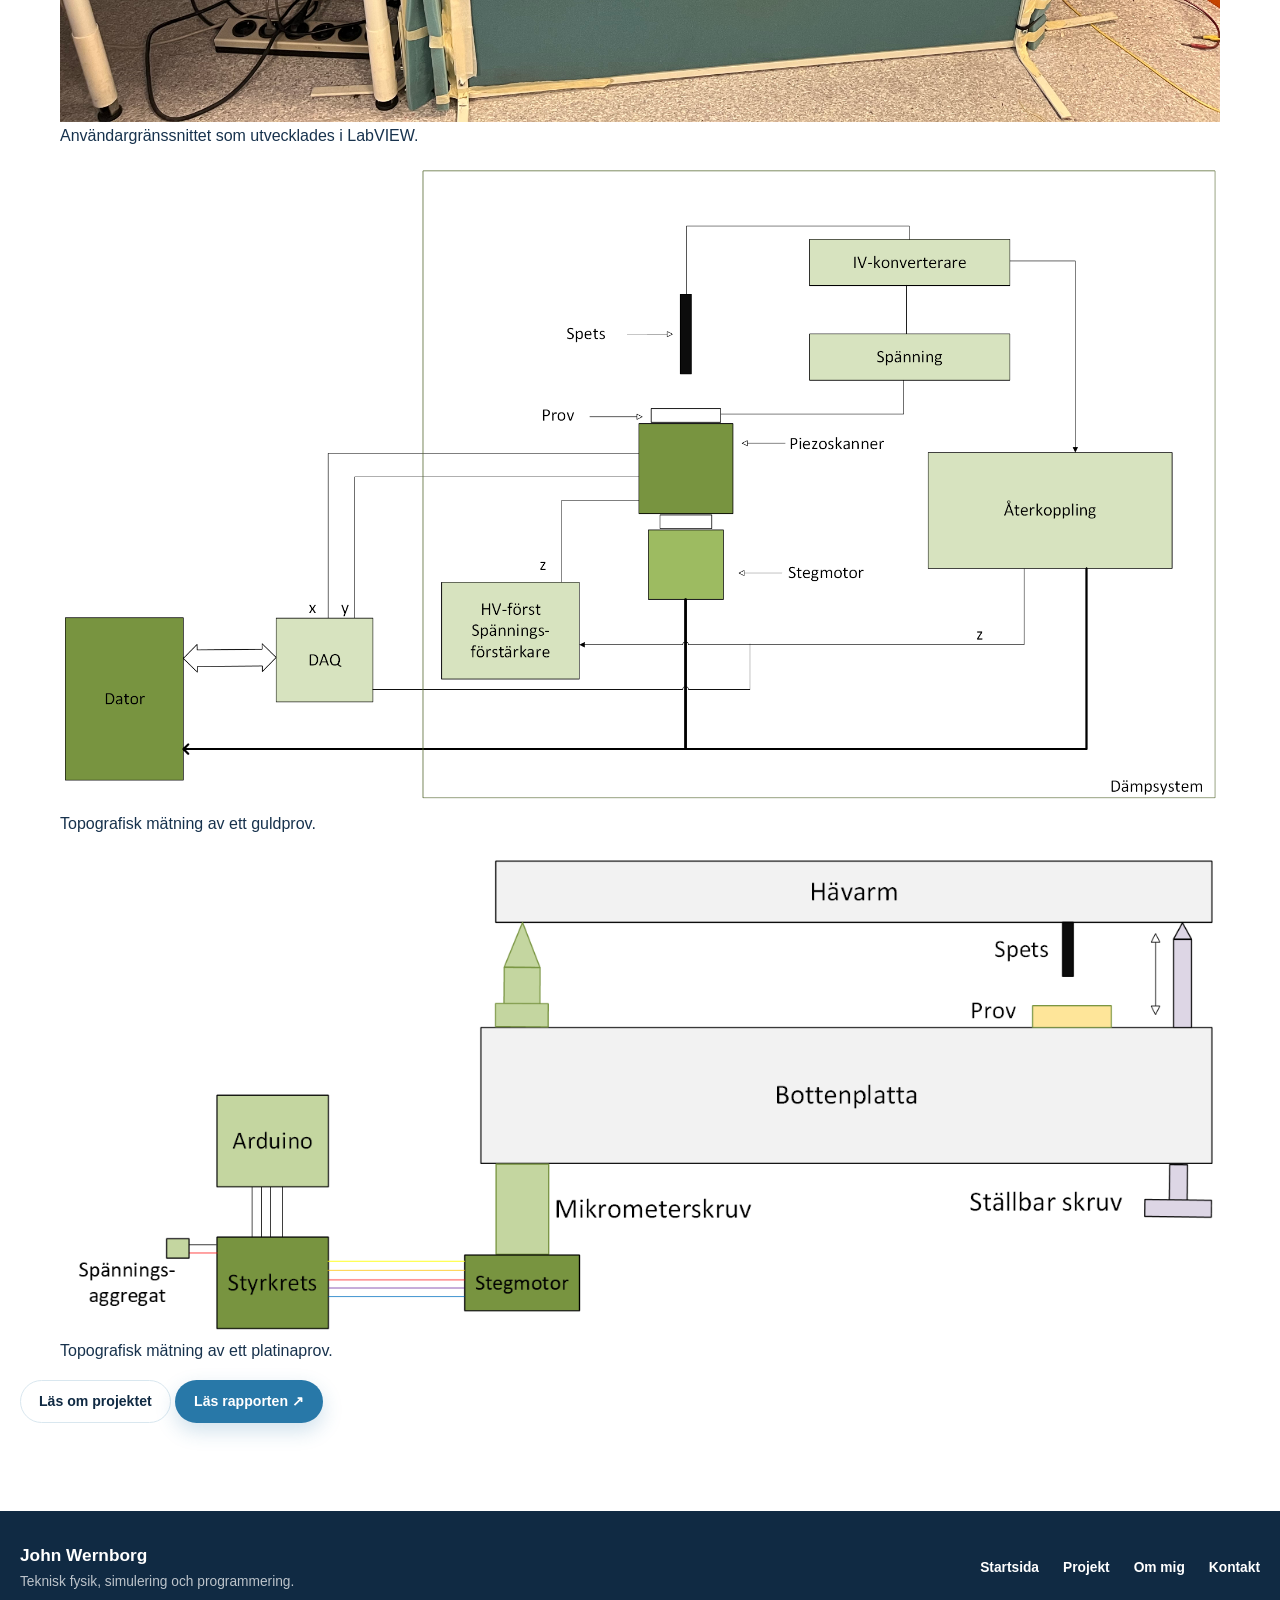
==== commit cb359dca: "Update image sources and links in candidate gallery" ====
--- a/bilder-kandidatprojekt.html
+++ b/bilder-kandidatprojekt.html
@@ -53,12 +53,12 @@
                     <!-- Bild 1 -->
                     <figure class="candidate-gallery-item">
                         <a
-                            href="assets/images/kandidatprojekt/stm-1.jpg"
-                            target="_blank"
-                            rel="noopener noreferrer"
-                        >
-                            <img
-                                src="assets/images/kandidatprojekt/stm-1.jpg"
+                            href="assets/images/kandidatprojekt/guld.PNG"
+                            target="_blank"
+                            rel="noopener noreferrer"
+                        >
+                            <img
+                                src="assets/images/kandidatprojekt/guld.PNG"
                                 alt="Det färdiga sveptunnelmikroskopet"
                                 loading="lazy"
                             >
@@ -72,12 +72,12 @@
                     <!-- Bild 2 -->
                     <figure class="candidate-gallery-item">
                         <a
-                            href="assets/images/kandidatprojekt/stm-2.jpg"
-                            target="_blank"
-                            rel="noopener noreferrer"
-                        >
-                            <img
-                                src="assets/images/kandidatprojekt/stm-2.jpg"
+                            href="assets/images/kandidatprojekt/platina.PNG"
+                            target="_blank"
+                            rel="noopener noreferrer"
+                        >
+                            <img
+                                src="assets/images/kandidatprojekt/platina.PNG"
                                 alt="Mikroskopets spets och provhållare"
                                 loading="lazy"
                             >
@@ -91,12 +91,12 @@
                     <!-- Bild 3 -->
                     <figure class="candidate-gallery-item">
                         <a
-                            href="assets/images/kandidatprojekt/stm-3.jpg"
-                            target="_blank"
-                            rel="noopener noreferrer"
-                        >
-                            <img
-                                src="assets/images/kandidatprojekt/stm-3.jpg"
+                            href="assets/images/kandidatprojekt/hela_sys_text.png"
+                            target="_blank"
+                            rel="noopener noreferrer"
+                        >
+                            <img
+                                src="assets/images/kandidatprojekt/hela_sys_text.png"
                                 alt="Mätuppställningen för sveptunnelmikroskopet"
                                 loading="lazy"
                             >
@@ -110,12 +110,12 @@
                     <!-- Bild 4 -->
                     <figure class="candidate-gallery-item">
                         <a
-                            href="assets/images/kandidatprojekt/stm-4.jpg"
-                            target="_blank"
-                            rel="noopener noreferrer"
-                        >
-                            <img
-                                src="assets/images/kandidatprojekt/stm-4.jpg"
+                            href="assets/images/kandidatprojekt/helasys.jpg"
+                            target="_blank"
+                            rel="noopener noreferrer"
+                        >
+                            <img
+                                src="assets/images/kandidatprojekt/helasys.jpg"
                                 alt="Användargränssnittet i LabVIEW"
                                 loading="lazy"
                             >
@@ -129,12 +129,12 @@
                     <!-- Bild 5 -->
                     <figure class="candidate-gallery-item">
                         <a
-                            href="assets/images/kandidatprojekt/stm-5.jpg"
-                            target="_blank"
-                            rel="noopener noreferrer"
-                        >
-                            <img
-                                src="assets/images/kandidatprojekt/stm-5.jpg"
+                            href="assets/images/kandidatprojekt/Blockschema_system.png"
+                            target="_blank"
+                            rel="noopener noreferrer"
+                        >
+                            <img
+                                src="assets/images/kandidatprojekt/Blockschema_system.png"
                                 alt="Topografisk mätning av en guldyta"
                                 loading="lazy"
                             >
@@ -148,12 +148,12 @@
                     <!-- Bild 6 -->
                     <figure class="candidate-gallery-item">
                         <a
-                            href="assets/images/kandidatprojekt/stm-6.jpg"
-                            target="_blank"
-                            rel="noopener noreferrer"
-                        >
-                            <img
-                                src="assets/images/kandidatprojekt/stm-6.jpg"
+                            href="assets/images/kandidatprojekt/Grovjustering_2.png"
+                            target="_blank"
+                            rel="noopener noreferrer"
+                        >
+                            <img
+                                src="assets/images/kandidatprojekt/Grovjustering_2.png"
                                 alt="Topografisk mätning av en platinayta"
                                 loading="lazy"
                             >
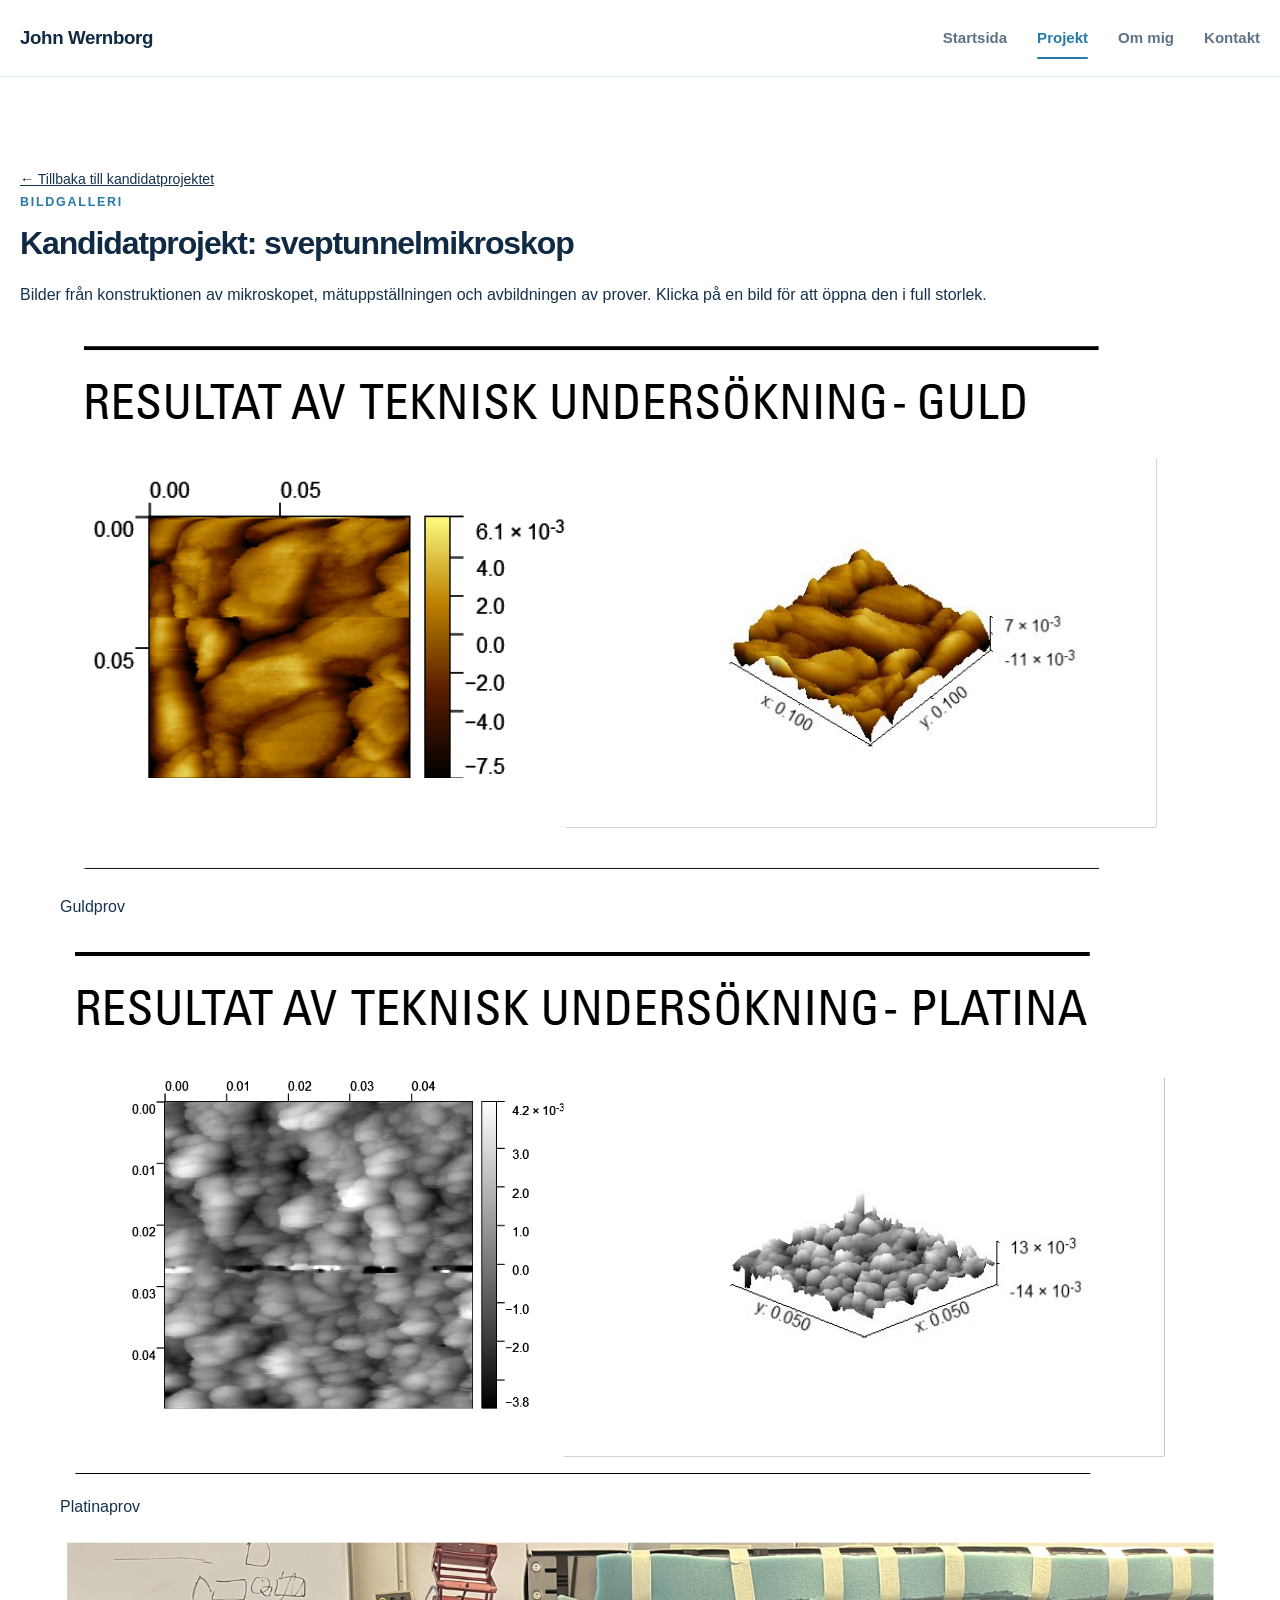
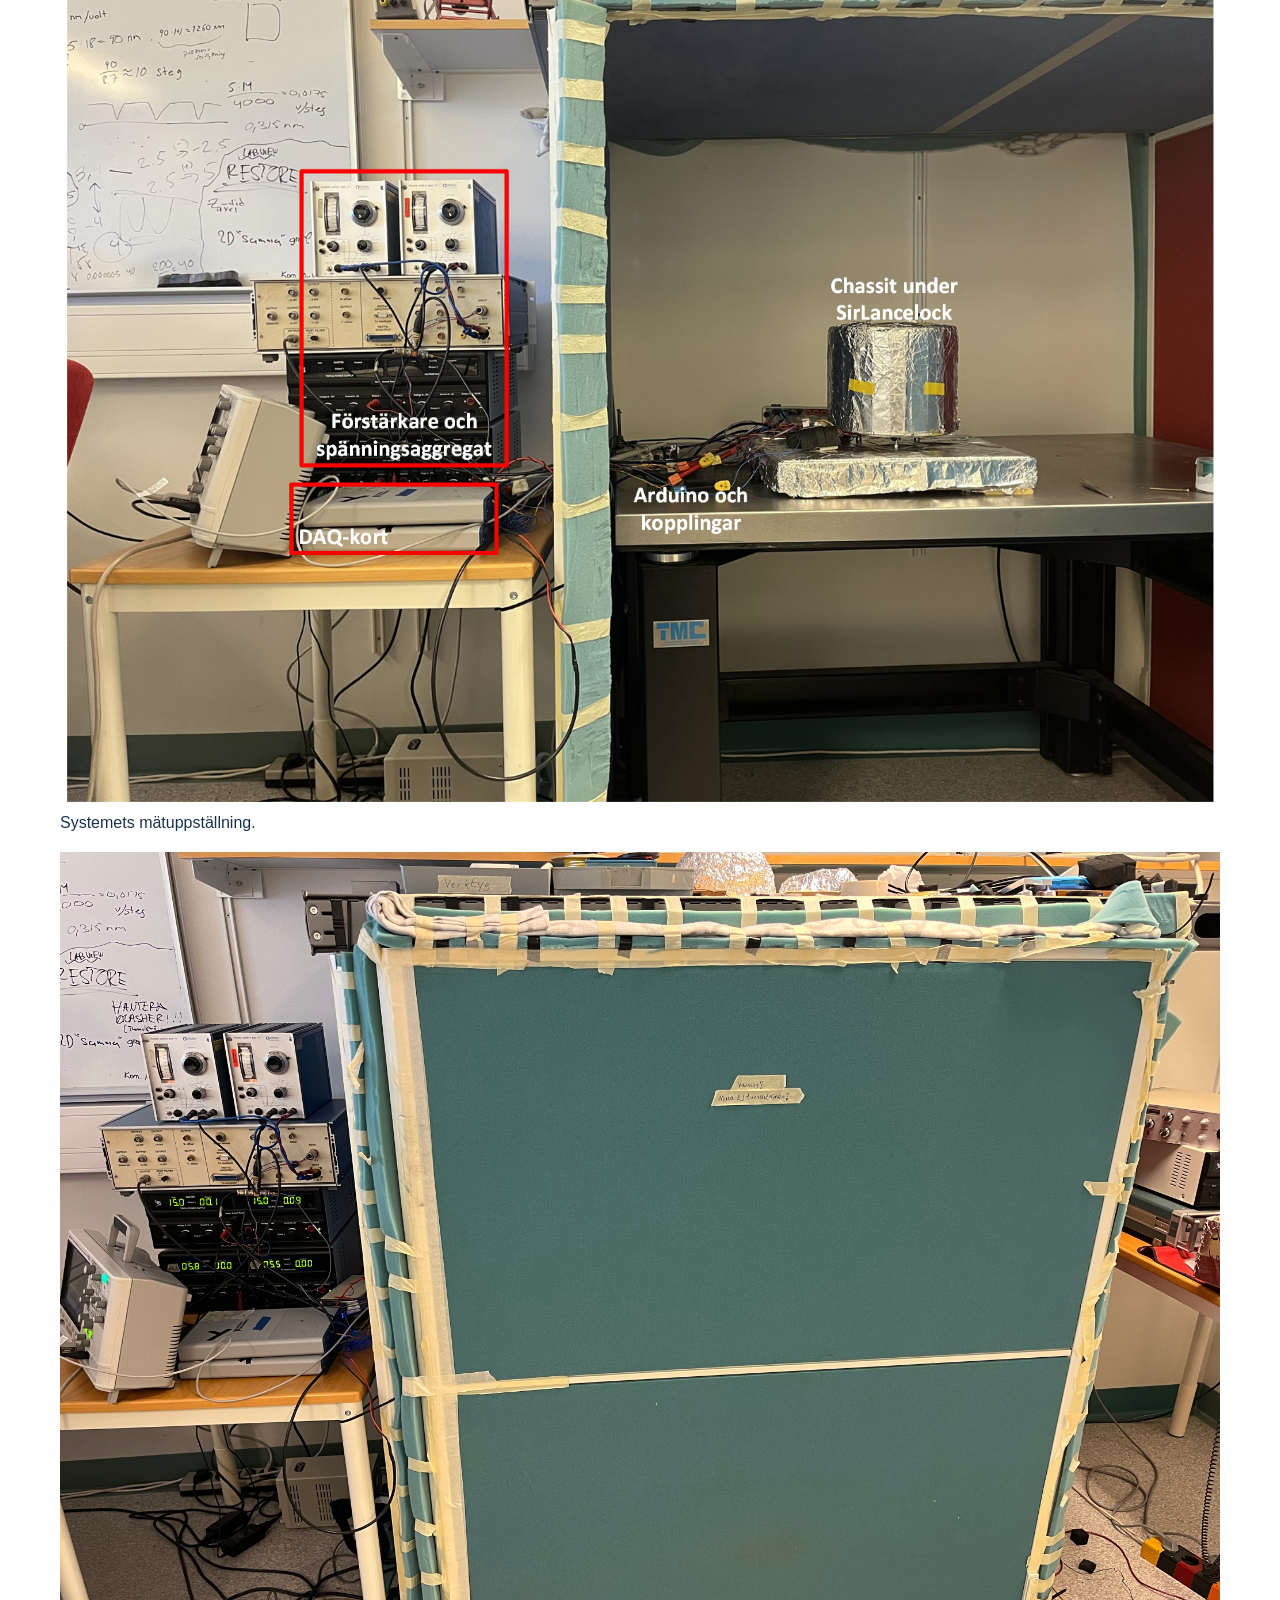
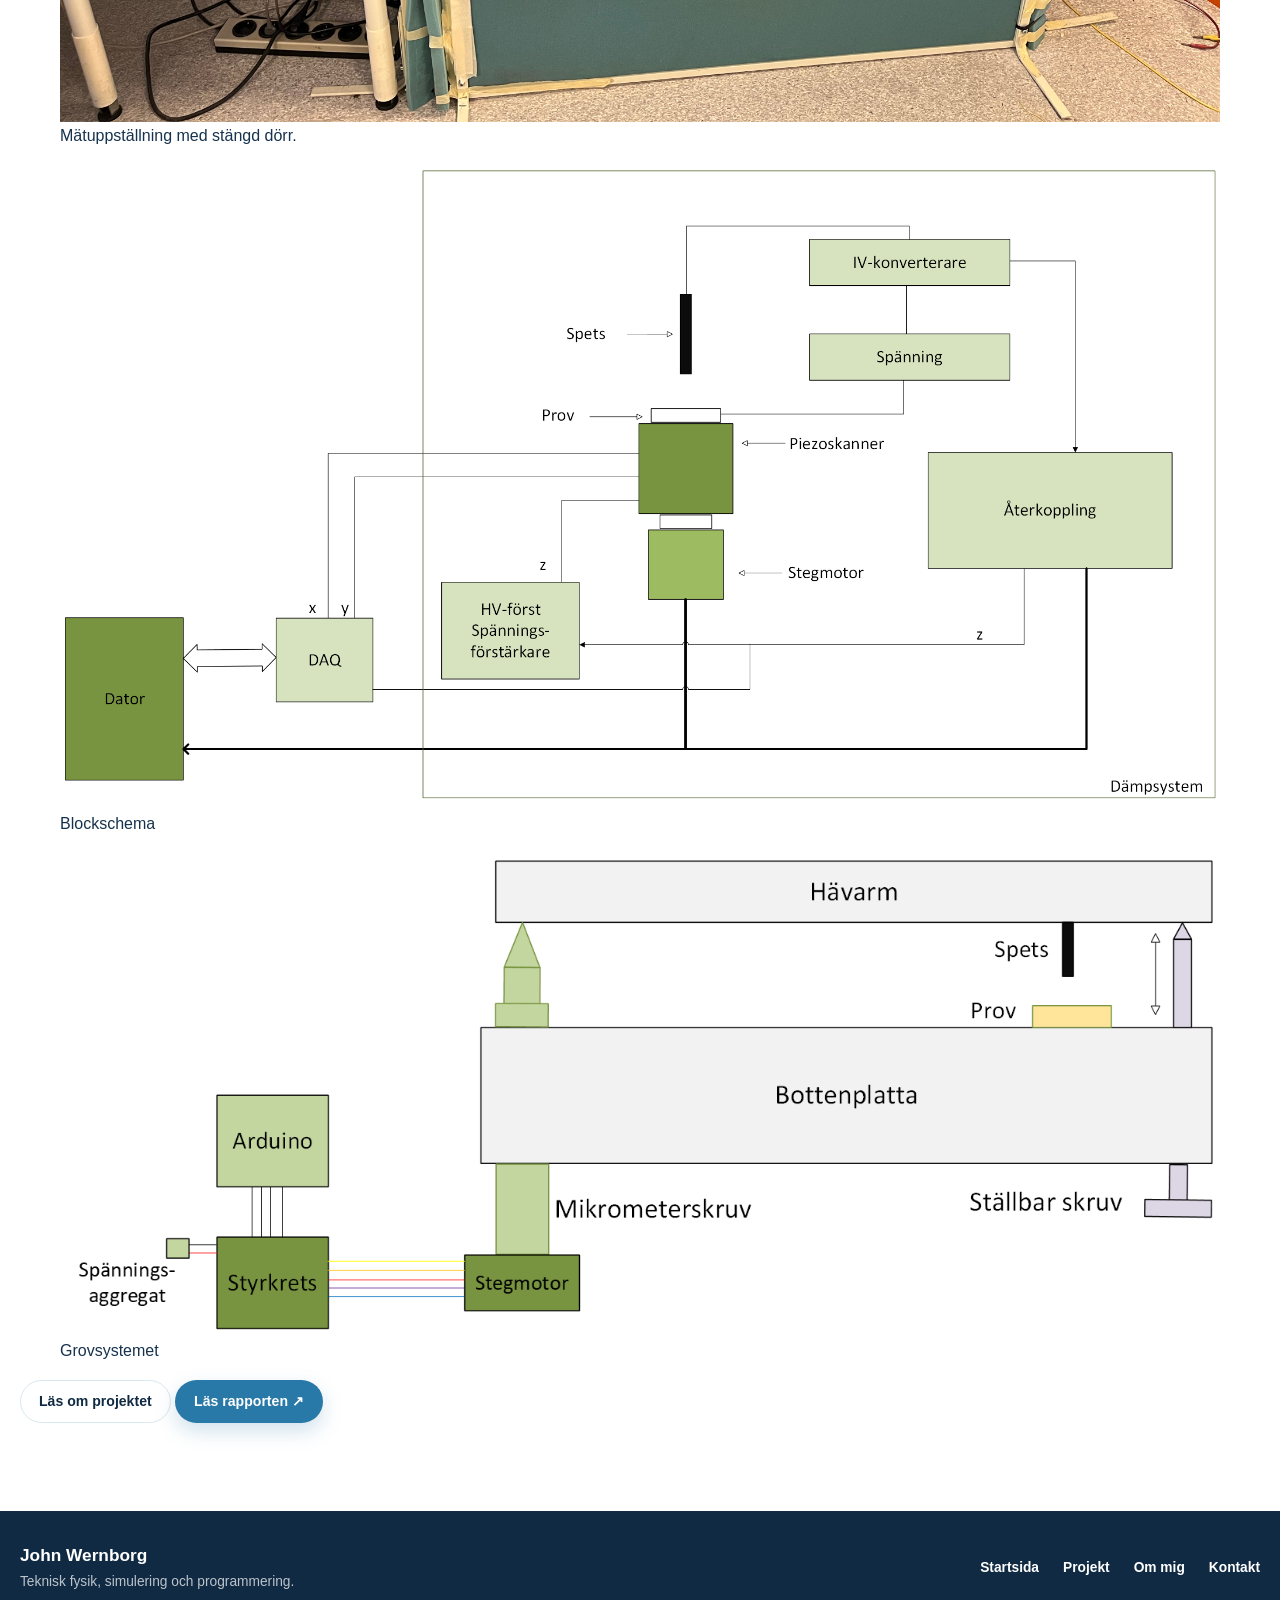
==== commit 803130f6: "Update image alt text and report link" ====
--- a/bilder-kandidatprojekt.html
+++ b/bilder-kandidatprojekt.html
@@ -59,13 +59,13 @@
                         >
                             <img
                                 src="assets/images/kandidatprojekt/guld.PNG"
-                                alt="Det färdiga sveptunnelmikroskopet"
-                                loading="lazy"
-                            >
-                        </a>
-
-                        <figcaption>
-                            Det färdiga sveptunnelmikroskopet.
+                                alt="Topografisk mätning av ett guldprov."
+                                loading="lazy"
+                            >
+                        </a>
+
+                        <figcaption>
+                            Guldprov
                         </figcaption>
                     </figure>
 
@@ -78,13 +78,13 @@
                         >
                             <img
                                 src="assets/images/kandidatprojekt/platina.PNG"
-                                alt="Mikroskopets spets och provhållare"
-                                loading="lazy"
-                            >
-                        </a>
-
-                        <figcaption>
-                            Mikroskopets spets och provhållare.
+                                alt="Topografisk mätning av ett platinaprov."
+                                loading="lazy"
+                            >
+                        </a>
+
+                        <figcaption>
+                            Platinaprov
                         </figcaption>
                     </figure>
 
@@ -97,7 +97,7 @@
                         >
                             <img
                                 src="assets/images/kandidatprojekt/hela_sys_text.png"
-                                alt="Mätuppställningen för sveptunnelmikroskopet"
+                                alt="Uppställningen av hela systemet"
                                 loading="lazy"
                             >
                         </a>
@@ -116,13 +116,13 @@
                         >
                             <img
                                 src="assets/images/kandidatprojekt/helasys.jpg"
-                                alt="Användargränssnittet i LabVIEW"
-                                loading="lazy"
-                            >
-                        </a>
-
-                        <figcaption>
-                            Användargränssnittet som utvecklades i LabVIEW.
+                                alt="Stängd dörr för att minimera ljud och vibrationer på mikroskopet under mätningar"
+                                loading="lazy"
+                            >
+                        </a>
+
+                        <figcaption>
+                            Mätuppställning med stängd dörr.
                         </figcaption>
                     </figure>
 
@@ -135,13 +135,13 @@
                         >
                             <img
                                 src="assets/images/kandidatprojekt/Blockschema_system.png"
-                                alt="Topografisk mätning av en guldyta"
-                                loading="lazy"
-                            >
-                        </a>
-
-                        <figcaption>
-                            Topografisk mätning av ett guldprov.
+                                alt="Blockschema för systemet"
+                                loading="lazy"
+                            >
+                        </a>
+
+                        <figcaption>
+                            Blockschema
                         </figcaption>
                     </figure>
 
@@ -154,13 +154,13 @@
                         >
                             <img
                                 src="assets/images/kandidatprojekt/Grovjustering_2.png"
-                                alt="Topografisk mätning av en platinayta"
-                                loading="lazy"
-                            >
-                        </a>
-
-                        <figcaption>
-                            Topografisk mätning av ett platinaprov.
+                                alt="Konstruktion av grovjusteringen för att föra spetsen tillräckligt nära provet"
+                                loading="lazy"
+                            >
+                        </a>
+
+                        <figcaption>
+                            Grovsystemet
                         </figcaption>
                     </figure>
                 </div>
@@ -175,7 +175,7 @@
 
                     <a
                         class="button primary-button"
-                        href="DIN-LANK-TILL-KANDIDATRAPPORTEN"
+                        href="https://drive.google.com/file/d/1zB31WZSXP2vEhh1YNRhE2dBlIGMAvIHp/view?usp=sharing"
                         target="_blank"
                         rel="noopener noreferrer"
                     >
